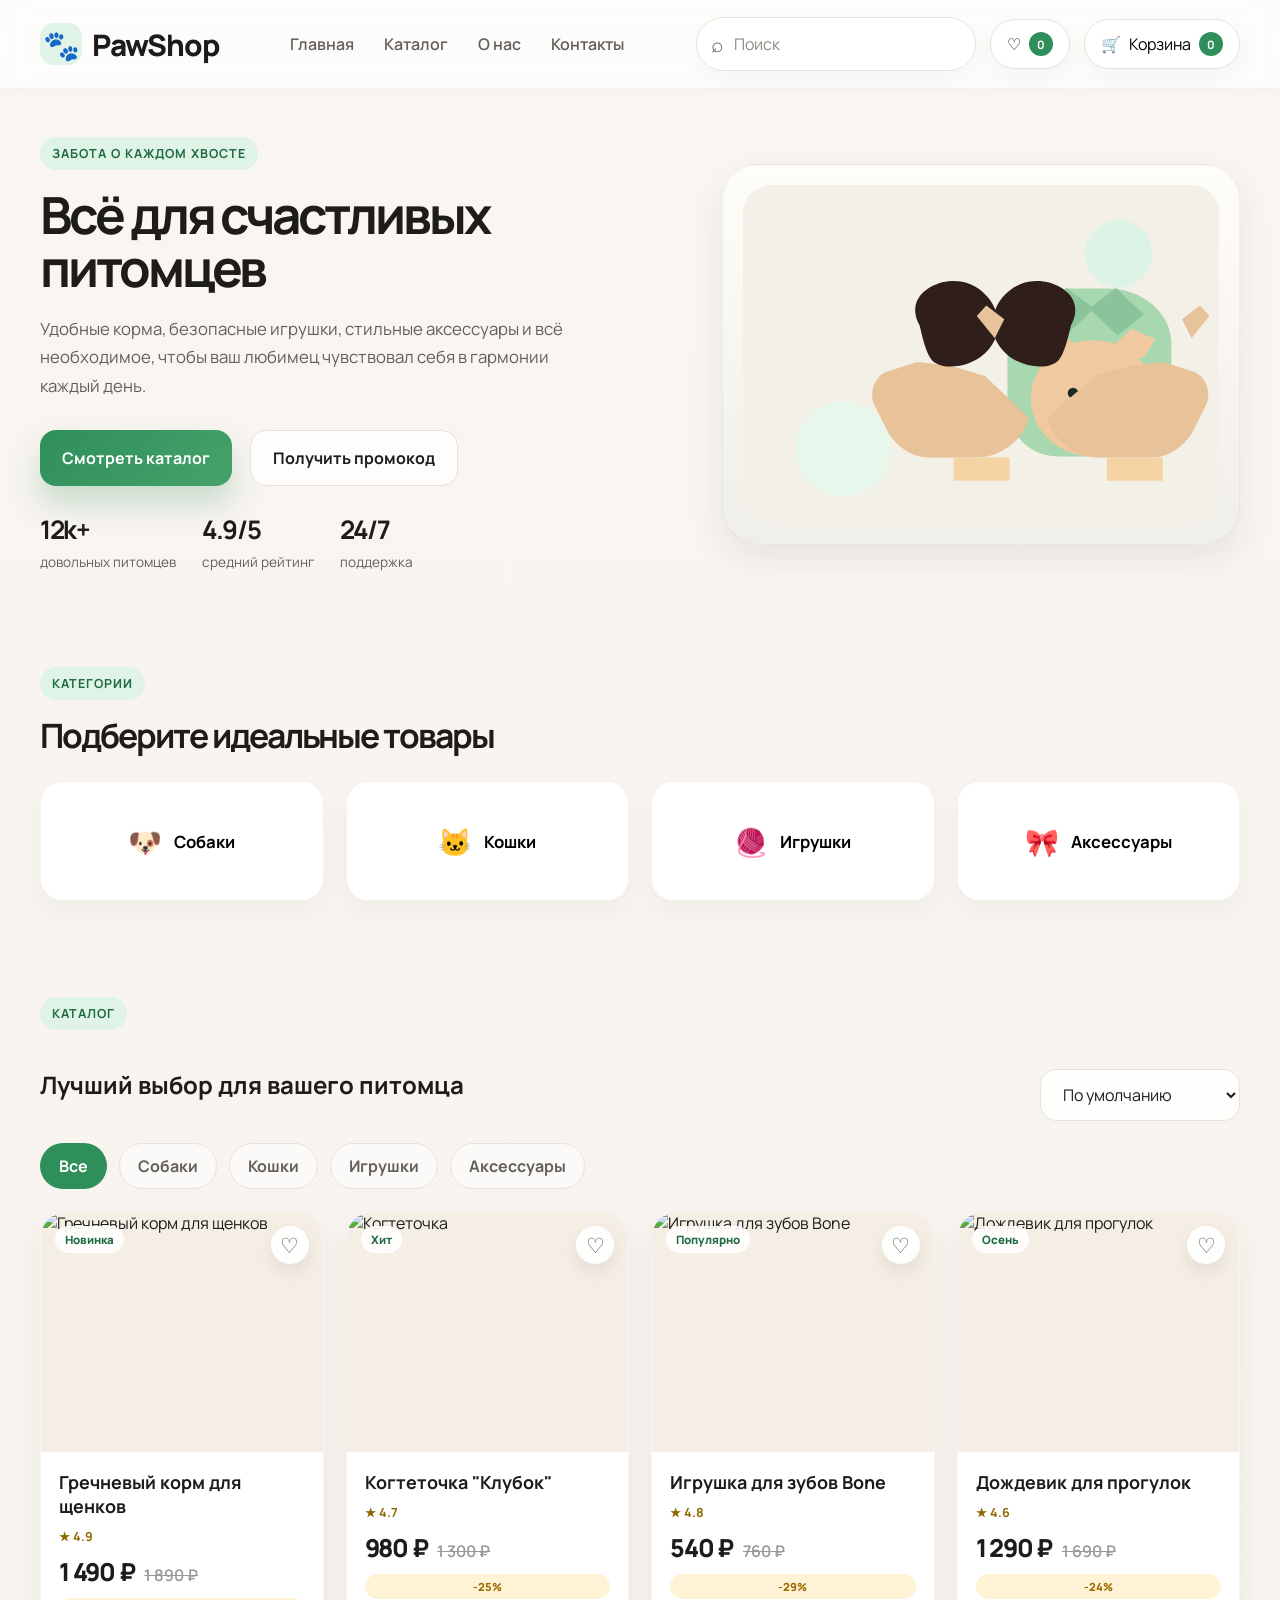
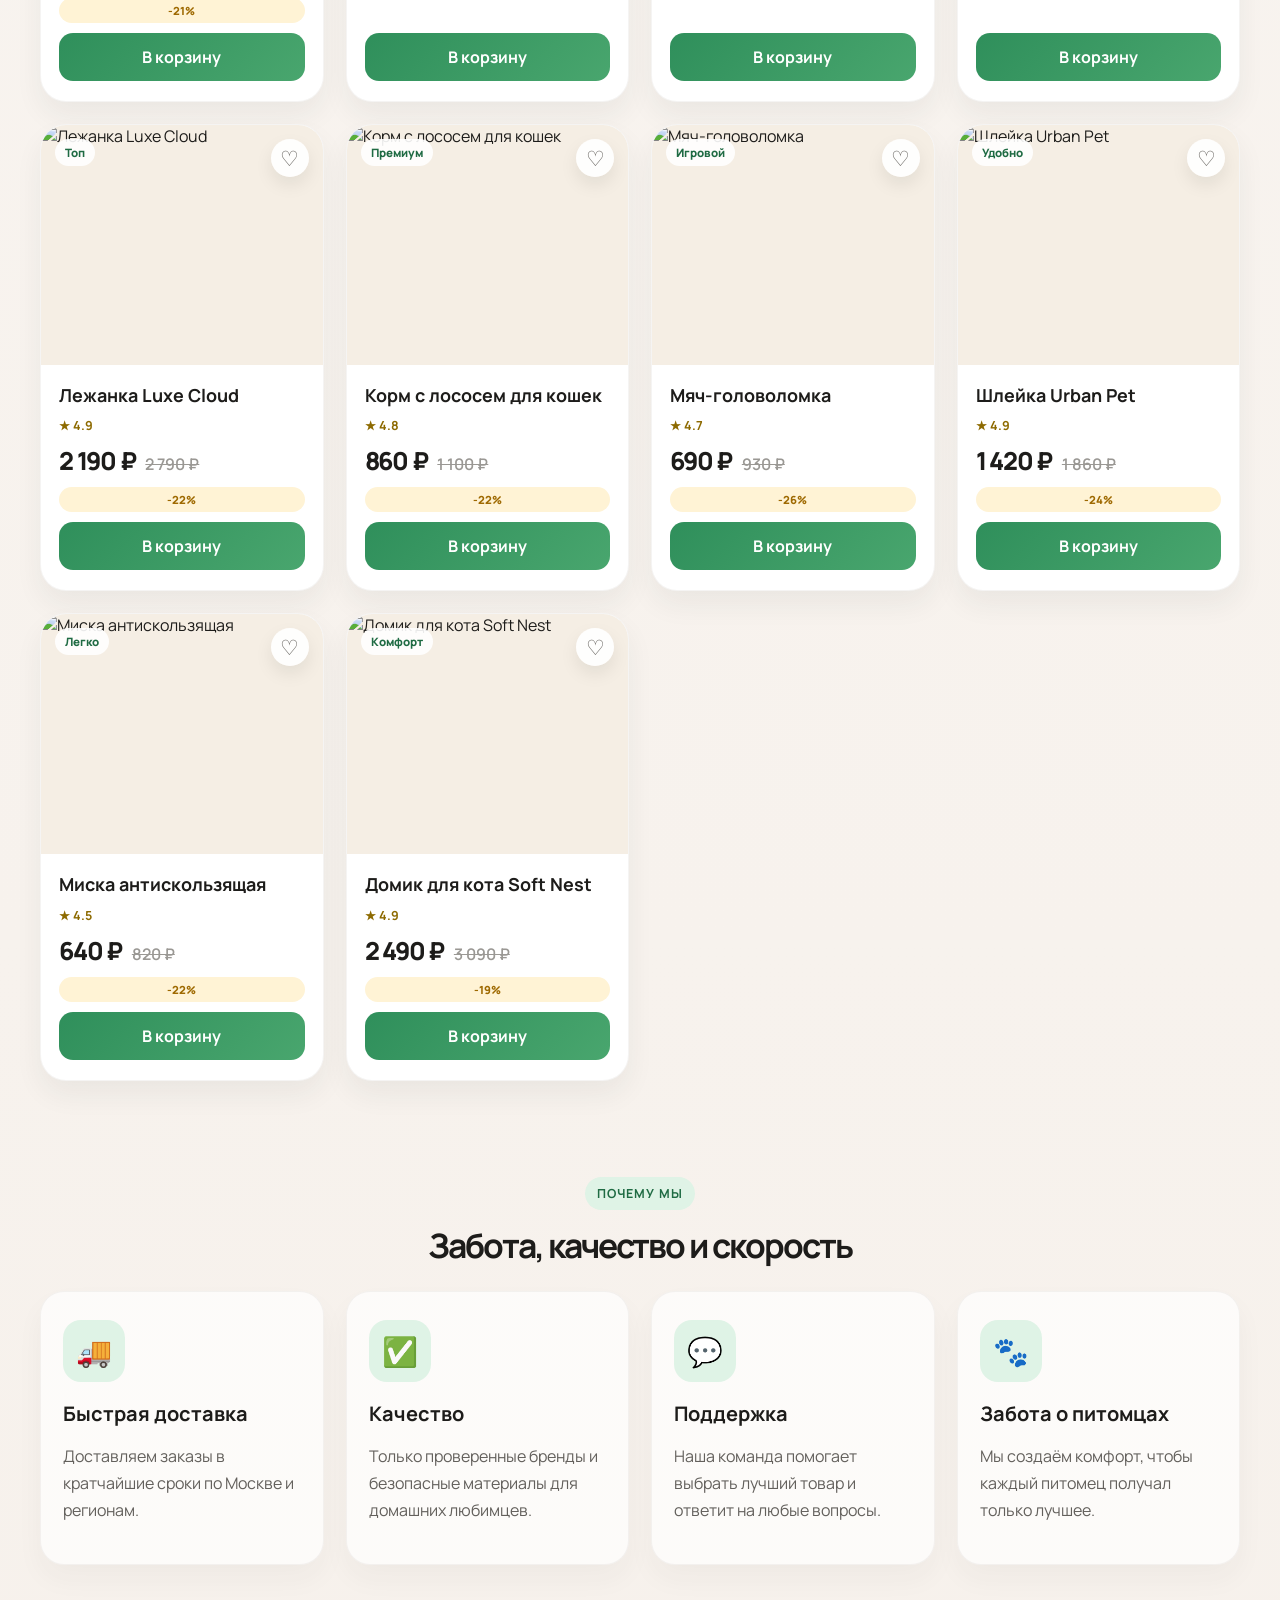
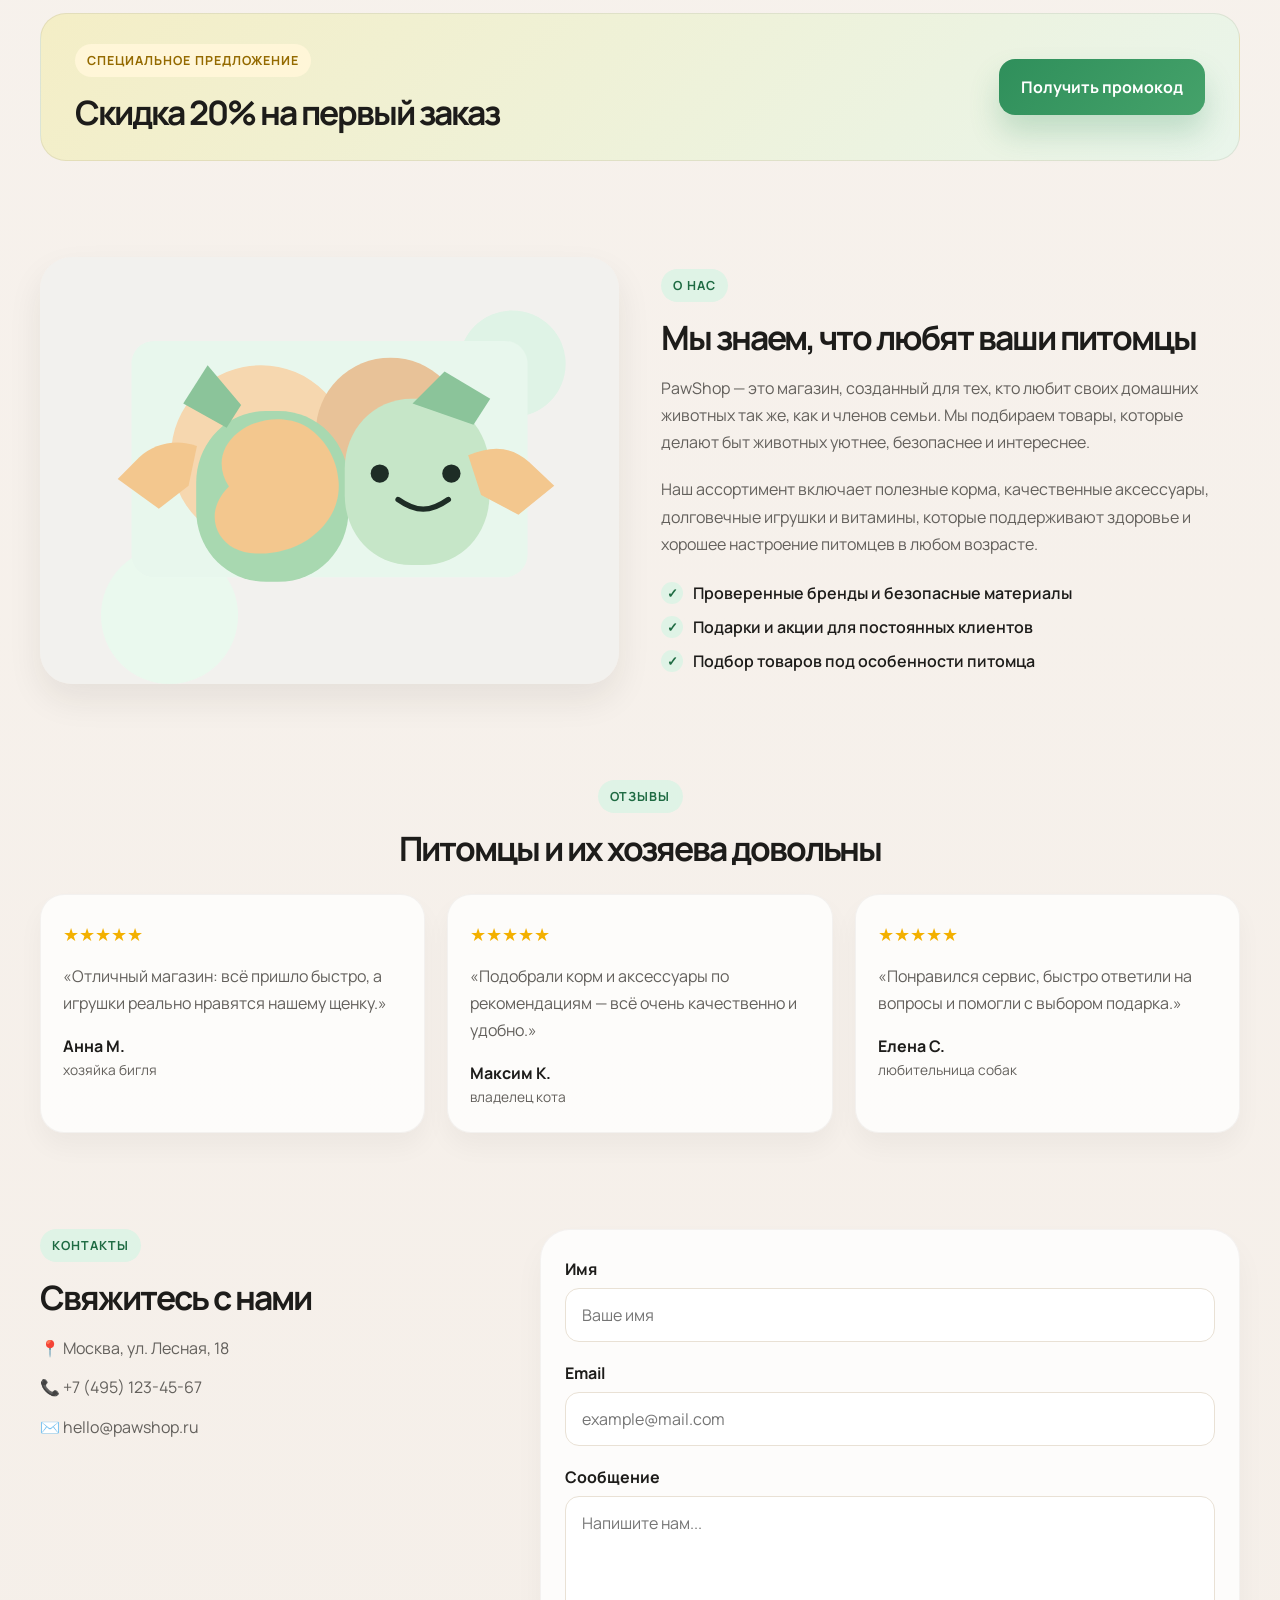
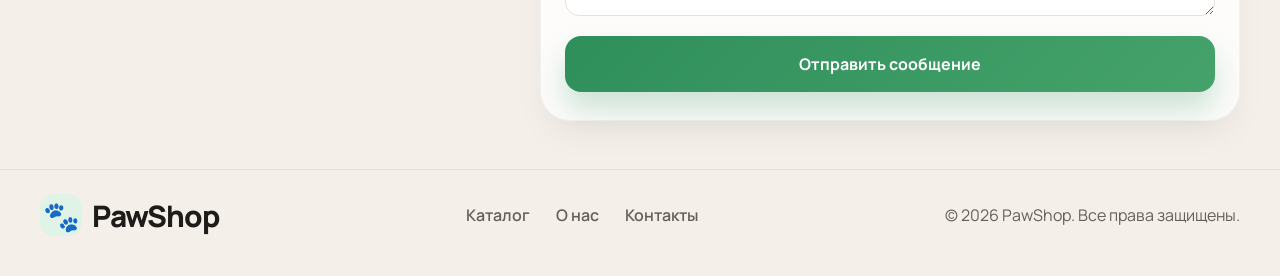
==== index.html @ 92657665 "Initial PawShop landing page" ====
<!DOCTYPE html>
<html lang="ru">
  <head>
    <meta charset="UTF-8" />
    <meta name="viewport" content="width=device-width, initial-scale=1.0" />
    <title>PawShop — всё для счастливых питомцев</title>
    <meta
      name="description"
      content="PawShop — современный зоомагазин с товарами для собак, кошек и домашних любимцев."
    />
    <link rel="preconnect" href="https://fonts.googleapis.com" />
    <link rel="preconnect" href="https://fonts.gstatic.com" crossorigin />
    <link
      href="https://fonts.googleapis.com/css2?family=Manrope:wght@400;500;600;700;800&display=swap"
      rel="stylesheet"
    />
    <link rel="stylesheet" href="style.css" />
  </head>
  <body>
    <div class="page-shell">
      <header class="site-header" id="top">
        <div class="container header-inner">
          <a href="#top" class="logo" aria-label="PawShop home">
            <span class="logo-mark">🐾</span>
            <span>PawShop</span>
          </a>

          <nav class="main-nav" aria-label="Основное меню">
            <a href="#top">Главная</a>
            <a href="#catalog">Каталог</a>
            <a href="#about">О нас</a>
            <a href="#contacts">Контакты</a>
          </nav>

          <div class="header-tools">
            <label class="search-box" aria-label="Поиск товаров">
              <span class="search-icon">⌕</span>
              <input id="searchInput" type="search" placeholder="Поиск" />
            </label>

            <button class="icon-button" id="favoriteButton" type="button" aria-label="Избранное">
              <span>♡</span>
              <span class="count" id="favoriteCount">0</span>
            </button>

            <button class="cart-button" id="cartButton" type="button" aria-label="Корзина">
              <span>🛒</span>
              <span>Корзина</span>
              <span class="count" id="cartCount">0</span>
            </button>
          </div>
        </div>
      </header>

      <main>
        <section class="hero container section-space">
          <div class="hero-copy">
            <span class="eyebrow">Забота о каждом хвосте</span>
            <h1>Всё для счастливых питомцев</h1>
            <p>
              Удобные корма, безопасные игрушки, стильные аксессуары и всё необходимое,
              чтобы ваш любимец чувствовал себя в гармонии каждый день.
            </p>
            <div class="hero-actions">
              <a class="primary-btn" href="#catalog">Смотреть каталог</a>
              <button class="secondary-btn" id="promoButton" type="button">Получить промокод</button>
            </div>
            <div class="hero-stats">
              <div>
                <strong>12k+</strong>
                <span>довольных питомцев</span>
              </div>
              <div>
                <strong>4.9/5</strong>
                <span>средний рейтинг</span>
              </div>
              <div>
                <strong>24/7</strong>
                <span>поддержка</span>
              </div>
            </div>
          </div>

          <div class="hero-visual">
            <div class="image-card">
              <img src="images/hero-pet.svg" alt="Собака и кошка в уютной среде" />
            </div>
          </div>
        </section>

        <section class="categories container section-space">
          <div class="section-heading">
            <span class="eyebrow">Категории</span>
            <h2>Подберите идеальные товары</h2>
          </div>

          <div class="category-grid">
            <button class="category-card" type="button" data-category="dogs">
              <span class="category-icon">🐶</span>
              <span>Собаки</span>
            </button>
            <button class="category-card" type="button" data-category="cats">
              <span class="category-icon">🐱</span>
              <span>Кошки</span>
            </button>
            <button class="category-card" type="button" data-category="toys">
              <span class="category-icon">🧶</span>
              <span>Игрушки</span>
            </button>
            <button class="category-card" type="button" data-category="accessories">
              <span class="category-icon">🎀</span>
              <span>Аксессуары</span>
            </button>
          </div>
        </section>

        <section class="catalog container section-space" id="catalog">
          <div class="catalog-header">
            <div>
              <span class="eyebrow">Каталог</span>
              <h2>Лучший выбор для вашего питомца</h2>
            </div>

            <div class="catalog-controls">
              <select id="sortSelect" aria-label="Сортировка товаров">
                <option value="default">По умолчанию</option>
                <option value="price-asc">По цене: ↑</option>
                <option value="price-desc">По цене: ↓</option>
                <option value="rating-desc">По рейтингу</option>
              </select>
            </div>
          </div>

          <div class="catalog-toolbar">
            <div class="filter-group" aria-label="Фильтры категорий">
              <button class="filter-button active" type="button" data-filter="all">Все</button>
              <button class="filter-button" type="button" data-filter="dogs">Собаки</button>
              <button class="filter-button" type="button" data-filter="cats">Кошки</button>
              <button class="filter-button" type="button" data-filter="toys">Игрушки</button>
              <button class="filter-button" type="button" data-filter="accessories">Аксессуары</button>
            </div>
          </div>

          <div class="product-grid" id="productGrid" aria-live="polite"></div>
        </section>

        <section class="features container section-space">
          <div class="section-heading center">
            <span class="eyebrow">Почему мы</span>
            <h2>Забота, качество и скорость</h2>
          </div>

          <div class="features-grid">
            <article class="feature-card">
              <div class="feature-icon">🚚</div>
              <h3>Быстрая доставка</h3>
              <p>Доставляем заказы в кратчайшие сроки по Москве и регионам.</p>
            </article>
            <article class="feature-card">
              <div class="feature-icon">✅</div>
              <h3>Качество</h3>
              <p>Только проверенные бренды и безопасные материалы для домашних любимцев.</p>
            </article>
            <article class="feature-card">
              <div class="feature-icon">💬</div>
              <h3>Поддержка</h3>
              <p>Наша команда помогает выбрать лучший товар и ответит на любые вопросы.</p>
            </article>
            <article class="feature-card">
              <div class="feature-icon">🐾</div>
              <h3>Забота о питомцах</h3>
              <p>Мы создаём комфорт, чтобы каждый питомец получал только лучшее.</p>
            </article>
          </div>
        </section>

        <section class="promo-strip container section-space">
          <div class="promo-content">
            <div>
              <span class="eyebrow accent">Специальное предложение</span>
              <h2>Скидка 20% на первый заказ</h2>
            </div>
            <button class="primary-btn" id="promoButtonStrip" type="button">Получить промокод</button>
          </div>
        </section>

        <section class="about container section-space" id="about">
          <div class="about-media">
            <img src="images/about-pets.svg" alt="Домашние питомцы на прогулке" />
          </div>

          <div class="about-copy">
            <span class="eyebrow">О нас</span>
            <h2>Мы знаем, что любят ваши питомцы</h2>
            <p>
              PawShop — это магазин, созданный для тех, кто любит своих домашних животных так же,
              как и членов семьи. Мы подбираем товары, которые делают быт животных уютнее,
              безопаснее и интереснее.
            </p>
            <p>
              Наш ассортимент включает полезные корма, качественные аксессуары, долговечные игрушки
              и витамины, которые поддерживают здоровье и хорошее настроение питомцев в любом возрасте.
            </p>
            <ul class="about-list">
              <li>Проверенные бренды и безопасные материалы</li>
              <li>Подарки и акции для постоянных клиентов</li>
              <li>Подбор товаров под особенности питомца</li>
            </ul>
          </div>
        </section>

        <section class="reviews container section-space">
          <div class="section-heading center">
            <span class="eyebrow">Отзывы</span>
            <h2>Питомцы и их хозяева довольны</h2>
          </div>

          <div class="reviews-grid">
            <article class="review-card">
              <div class="review-stars">★★★★★</div>
              <p>«Отличный магазин: всё пришло быстро, а игрушки реально нравятся нашему щенку.»</p>
              <div class="review-author">
                <strong>Анна М.</strong>
                <span>хозяйка бигля</span>
              </div>
            </article>
            <article class="review-card">
              <div class="review-stars">★★★★★</div>
              <p>«Подобрали корм и аксессуары по рекомендациям — всё очень качественно и удобно.»</p>
              <div class="review-author">
                <strong>Максим К.</strong>
                <span>владелец кота</span>
              </div>
            </article>
            <article class="review-card">
              <div class="review-stars">★★★★★</div>
              <p>«Понравился сервис, быстро ответили на вопросы и помогли с выбором подарка.»</p>
              <div class="review-author">
                <strong>Елена С.</strong>
                <span>любительница собак</span>
              </div>
            </article>
          </div>
        </section>

        <section class="contacts container section-space" id="contacts">
          <div class="contact-details">
            <span class="eyebrow">Контакты</span>
            <h2>Свяжитесь с нами</h2>
            <ul class="contact-list">
              <li>📍 Москва, ул. Лесная, 18</li>
              <li>📞 +7 (495) 123-45-67</li>
              <li>✉️ hello@pawshop.ru</li>
            </ul>
          </div>

          <form class="contact-form" id="contactForm" novalidate>
            <div class="form-field">
              <label for="name">Имя</label>
              <input id="name" name="name" type="text" placeholder="Ваше имя" />
            </div>
            <div class="form-field">
              <label for="email">Email</label>
              <input id="email" name="email" type="email" placeholder="example@mail.com" />
            </div>
            <div class="form-field">
              <label for="message">Сообщение</label>
              <textarea id="message" name="message" rows="4" placeholder="Напишите нам..."></textarea>
            </div>
            <button class="primary-btn" type="submit">Отправить сообщение</button>
          </form>
        </section>
      </main>

      <footer class="site-footer">
        <div class="container footer-inner">
          <div>
            <a href="#top" class="logo footer-logo">
              <span class="logo-mark">🐾</span>
              <span>PawShop</span>
            </a>
          </div>
          <div class="footer-links">
            <a href="#catalog">Каталог</a>
            <a href="#about">О нас</a>
            <a href="#contacts">Контакты</a>
          </div>
          <div class="copyright">© 2026 PawShop. Все права защищены.</div>
        </div>
      </footer>
    </div>

    <button class="scroll-top" id="scrollTop" type="button" aria-label="Наверх">↑</button>

    <div class="modal" id="cartModal" aria-hidden="true">
      <div class="modal-backdrop" data-close="cartModal"></div>
      <div class="modal-dialog cart-modal" role="dialog" aria-modal="true" aria-labelledby="cartTitle">
        <div class="modal-header">
          <h3 id="cartTitle">Корзина</h3>
          <button class="close-btn" type="button" data-close="cartModal" aria-label="Закрыть корзину">×</button>
        </div>
        <div class="cart-content" id="cartContent"></div>
      </div>
    </div>

    <div class="modal" id="promoModal" aria-hidden="true">
      <div class="modal-backdrop" data-close="promoModal"></div>
      <div class="modal-dialog promo-modal" role="dialog" aria-modal="true" aria-labelledby="promoTitle">
        <div class="modal-header">
          <h3 id="promoTitle">Ваш промокод</h3>
          <button class="close-btn" type="button" data-close="promoModal" aria-label="Закрыть промокод">×</button>
        </div>
        <div class="promo-content-box">
          <p>Используйте промокод при оформлении заказа:</p>
          <div class="promo-code" id="promoCodeBox">PAWS20</div>
          <button class="primary-btn" type="button" id="copyPromoCode">Копировать</button>
        </div>
      </div>
    </div>

    <div class="toast-container" id="toastContainer" aria-live="polite" aria-atomic="true"></div>

    <script src="script.js"></script>
  </body>
</html>
---- style.css ----
:root {
  --bg: #f7f3ee;
  --paper: #fffdf9;
  --card: #ffffff;
  --soft: #f1ebdf;
  --primary: #2f8f5b;
  --primary-dark: #1f6b43;
  --primary-light: #dff3e6;
  --text: #1d1c1a;
  --muted: #63605c;
  --line: #e9e1d5;
  --shadow: 0 16px 34px rgba(34, 39, 30, 0.08);
  --radius-xl: 28px;
  --radius-lg: 22px;
  --radius-md: 16px;
  --radius-sm: 12px;
}

* {
  box-sizing: border-box;
}

html {
  scroll-behavior: smooth;
}

body {
  margin: 0;
  font-family: "Manrope", sans-serif;
  background: linear-gradient(180deg, #f9f5f1 0%, #f5efe9 100%);
  color: var(--text);
}

img {
  display: block;
  max-width: 100%;
}

a {
  color: inherit;
  text-decoration: none;
}

button,
input,
select,
textarea {
  font: inherit;
}

button {
  cursor: pointer;
}

.page-shell {
  min-height: 100vh;
}

.container {
  width: min(1200px, calc(100% - 48px));
  margin: 0 auto;
}

.section-space {
  padding-top: 48px;
  padding-bottom: 48px;
}

.site-header {
  position: sticky;
  top: 0;
  z-index: 20;
  backdrop-filter: blur(12px);
  background: rgba(255, 255, 255, 0.72);
  border-bottom: 1px solid rgba(110, 101, 93, 0.08);
}

.header-inner {
  display: flex;
  align-items: center;
  justify-content: space-between;
  min-height: 88px;
  gap: 24px;
}

.logo {
  display: inline-flex;
  align-items: center;
  gap: 10px;
  font-size: 1.85rem;
  font-weight: 800;
  letter-spacing: -0.04em;
}

.logo-mark {
  display: grid;
  place-items: center;
  width: 42px;
  height: 42px;
  border-radius: 14px;
  background: var(--primary-light);
}

.main-nav {
  display: flex;
  align-items: center;
  gap: 30px;
  color: var(--muted);
  font-weight: 600;
}

.main-nav a {
  position: relative;
  transition: color 0.2s ease;
}

.main-nav a::after {
  content: "";
  position: absolute;
  left: 0;
  bottom: -8px;
  width: 100%;
  height: 2px;
  background: var(--primary);
  transform: scaleX(0);
  transform-origin: center;
  transition: transform 0.2s ease;
}

.main-nav a:hover,
.main-nav a:focus-visible {
  color: var(--text);
}

.main-nav a:hover::after,
.main-nav a:focus-visible::after {
  transform: scaleX(1);
}

.header-tools {
  display: flex;
  align-items: center;
  gap: 14px;
}

.search-box {
  display: inline-flex;
  align-items: center;
  gap: 8px;
  width: min(280px, 28vw);
  padding: 12px 14px;
  background: rgba(255, 255, 255, 0.9);
  border: 1px solid var(--line);
  border-radius: 999px;
  box-shadow: 0 10px 26px rgba(16, 23, 19, 0.03);
}

.search-box input {
  width: 100%;
  border: none;
  background: transparent;
  outline: none;
  color: var(--text);
}

.search-box input::placeholder {
  color: #908a83;
}

.search-icon {
  color: var(--muted);
  font-size: 1.3rem;
}

.icon-button,
.cart-button {
  display: inline-flex;
  align-items: center;
  justify-content: center;
  gap: 8px;
  padding: 12px 16px;
  border: 1px solid var(--line);
  border-radius: 999px;
  background: #fff;
  box-shadow: 0 10px 26px rgba(16, 23, 19, 0.04);
  transition: transform 0.2s ease, box-shadow 0.2s ease;
}

.icon-button:hover,
.cart-button:hover,
.primary-btn:hover,
.secondary-btn:hover,
.filter-button:hover,
.category-card:hover,
.close-btn:hover,
.scroll-top:hover {
  transform: translateY(-1px);
}

.count {
  display: inline-flex;
  justify-content: center;
  align-items: center;
  min-width: 24px;
  height: 24px;
  padding: 2px 6px;
  border-radius: 999px;
  background: var(--primary);
  color: #fff;
  font-size: 0.72rem;
  font-weight: 700;
}

.hero {
  display: grid;
  grid-template-columns: 1.1fr 0.9fr;
  align-items: center;
  gap: 48px;
}

.eyebrow {
  display: inline-block;
  margin-bottom: 18px;
  padding: 8px 12px;
  border-radius: 999px;
  background: var(--primary-light);
  color: var(--primary-dark);
  font-size: 0.78rem;
  font-weight: 700;
  letter-spacing: 0.08em;
  text-transform: uppercase;
}

.eyebrow.accent {
  background: #fff6d8;
  color: #946a00;
}

.hero-copy h1,
.section-heading h2,
.about-copy h2,
.contact-details h2,
.promo-content h2 {
  margin: 0;
  letter-spacing: -0.06em;
  line-height: 1.04;
}

.hero-copy h1 {
  font-size: clamp(3.1rem, 4vw, 5rem);
  max-width: 530px;
}

.hero-copy p,
.about-copy p,
.feature-card p,
.review-card p,
.contact-list,
.promo-content p {
  color: var(--muted);
  line-height: 1.7;
}

.hero-copy p {
  max-width: 560px;
  margin: 20px 0 30px;
  font-size: 1.05rem;
}

.hero-actions {
  display: flex;
  align-items: center;
  gap: 18px;
  margin-bottom: 26px;
}

.primary-btn,
.secondary-btn,
.filter-button,
.category-card,
.close-btn,
.scroll-top {
  border: none;
  transition: all 0.2s ease;
}

.primary-btn,
.secondary-btn {
  display: inline-flex;
  align-items: center;
  justify-content: center;
  min-height: 56px;
  padding: 0 22px;
  border-radius: 16px;
  font-weight: 700;
}

.primary-btn {
  background: linear-gradient(135deg, var(--primary) 0%, #45a26a 100%);
  color: #fff;
  box-shadow: 0 18px 30px rgba(47, 143, 91, 0.23);
}

.secondary-btn {
  background: rgba(255, 255, 255, 0.8);
  border: 1px solid var(--line);
  color: var(--text);
}

.hero-stats {
  display: flex;
  align-items: center;
  gap: 26px;
}

.hero-stats div {
  display: flex;
  flex-direction: column;
  gap: 6px;
}

.hero-stats strong {
  font-size: 1.6rem;
  letter-spacing: -0.05em;
}

.hero-stats span {
  color: var(--muted);
  font-size: 0.85rem;
}

.hero-visual {
  display: flex;
  justify-content: center;
}

.image-card {
  width: min(560px, 100%);
  padding: 20px;
  border: 1px solid rgba(85, 110, 88, 0.08);
  border-radius: 36px;
  background: linear-gradient(180deg, #fffdf9 0%, #f0eee9 100%);
  box-shadow: var(--shadow);
}

.image-card img {
  width: 100%;
  border-radius: 28px;
}

.section-heading {
  margin-bottom: 28px;
}

.section-heading.center {
  text-align: center;
}

.section-heading h2,
.about-copy h2,
.contact-details h2,
.promo-content h2 {
  font-size: clamp(2.1rem, 2vw, 2.9rem);
}

.category-grid,
.features-grid,
.reviews-grid {
  display: grid;
  gap: 22px;
}

.category-grid {
  grid-template-columns: repeat(4, minmax(0, 1fr));
}

.category-card {
  display: flex;
  align-items: center;
  justify-content: center;
  gap: 12px;
  min-height: 120px;
  border-radius: var(--radius-lg);
  background: var(--card);
  border: 1px solid rgba(121, 133, 120, 0.1);
  box-shadow: 0 12px 28px rgba(36, 41, 33, 0.04);
  font-weight: 700;
  font-size: 1.05rem;
}

.category-card.active {
  background: linear-gradient(180deg, #edf9f1 0%, #e3f3e9 100%);
  border-color: rgba(47, 143, 91, 0.18);
  box-shadow: 0 14px 26px rgba(47, 143, 91, 0.12);
}

.category-icon {
  font-size: 1.7rem;
}

.catalog-header {
  display: flex;
  align-items: end;
  justify-content: space-between;
  gap: 24px;
  margin-bottom: 22px;
}

.catalog-controls select {
  min-width: 200px;
  height: 52px;
  border: 1px solid var(--line);
  background: rgba(255, 255, 255, 0.9);
  border-radius: 16px;
  padding: 0 18px;
  color: var(--text);
  outline: none;
}

.catalog-toolbar {
  margin-bottom: 22px;
}

.filter-group {
  display: flex;
  align-items: center;
  gap: 12px;
  flex-wrap: wrap;
}

.filter-button {
  min-height: 46px;
  padding: 0 18px;
  border-radius: 999px;
  background: rgba(255, 255, 255, 0.6);
  border: 1px solid var(--line);
  color: var(--muted);
  font-weight: 700;
}

.filter-button.active {
  background: var(--primary);
  color: #fff;
  border-color: transparent;
}

.product-grid {
  display: grid;
  grid-template-columns: repeat(4, minmax(0, 1fr));
  gap: 22px;
}

.product-card {
  position: relative;
  display: flex;
  flex-direction: column;
  background: var(--card);
  border: 1px solid rgba(125, 118, 109, 0.08);
  border-radius: 26px;
  overflow: hidden;
  box-shadow: 0 14px 28px rgba(41, 48, 43, 0.06);
  transition: transform 0.2s ease, box-shadow 0.2s ease;
}

.product-card:hover {
  transform: translateY(-4px);
  box-shadow: 0 18px 32px rgba(41, 48, 43, 0.08);
}

.product-image {
  position: relative;
  height: 240px;
  overflow: hidden;
  background: #f5eee4;
}

.product-image img {
  width: 100%;
  height: 100%;
  object-fit: cover;
}

.product-badge {
  position: absolute;
  top: 14px;
  left: 14px;
  z-index: 1;
  padding: 6px 10px;
  border-radius: 999px;
  background: rgba(255, 255, 255, 0.9);
  color: var(--primary-dark);
  font-size: 0.72rem;
  font-weight: 800;
}

.favorite-toggle {
  position: absolute;
  top: 14px;
  right: 14px;
  z-index: 1;
  display: grid;
  place-items: center;
  width: 38px;
  height: 38px;
  border-radius: 50%;
  border: none;
  background: rgba(255, 255, 255, 0.92);
  box-shadow: 0 8px 18px rgba(18, 22, 15, 0.08);
  font-size: 1.3rem;
  color: var(--muted);
}

.favorite-toggle.active {
  background: #ffe9ee;
  color: #dd3a5f;
}

.product-info {
  display: flex;
  flex: 1;
  flex-direction: column;
  gap: 10px;
  padding: 18px 18px 20px;
}

.product-top {
  display: flex;
  align-items: start;
  justify-content: space-between;
  gap: 12px;
}

.product-name {
  font-size: 1.12rem;
  font-weight: 700;
  line-height: 1.35;
}

.rating {
  display: inline-flex;
  align-items: center;
  gap: 6px;
  color: #8d6a00;
  font-size: 0.78rem;
  font-weight: 700;
}

.price-box {
  display: flex;
  align-items: baseline;
  gap: 10px;
}

.price {
  font-size: 1.55rem;
  font-weight: 800;
  letter-spacing: -0.05em;
}

.old-price {
  color: #9a9894;
  text-decoration: line-through;
  font-weight: 600;
}

.discount-tag {
  display: inline-flex;
  align-items: center;
  justify-content: center;
  padding: 5px 8px;
  border-radius: 999px;
  background: #fff3d5;
  color: #9e6900;
  font-size: 0.7rem;
  font-weight: 800;
}

.product-actions {
  margin-top: auto;
  display: flex;
  align-items: center;
  gap: 12px;
}

.add-cart-btn {
  flex: 1;
  min-height: 48px;
  border: none;
  border-radius: 14px;
  background: linear-gradient(135deg, var(--primary) 0%, #49a66e 100%);
  color: #fff;
  font-weight: 700;
}

.quick-buy {
  width: 50px;
  height: 48px;
  border: 1px solid var(--line);
  border-radius: 14px;
  background: #fff;
}

.features-grid {
  grid-template-columns: repeat(4, minmax(0, 1fr));
}

.feature-card {
  background: rgba(255, 255, 255, 0.7);
  border: 1px solid rgba(124, 118, 109, 0.08);
  border-radius: 24px;
  padding: 28px 22px 24px;
  box-shadow: 0 14px 28px rgba(40, 47, 39, 0.04);
}

.feature-icon {
  display: inline-grid;
  place-items: center;
  width: 62px;
  height: 62px;
  margin-bottom: 18px;
  border-radius: 18px;
  background: var(--primary-light);
  font-size: 1.8rem;
}

.feature-card h3 {
  margin: 0 0 12px;
  font-size: 1.25rem;
}

.promo-strip {
  padding-top: 0;
}

.promo-content {
  display: flex;
  align-items: center;
  justify-content: space-between;
  gap: 20px;
  padding: 30px 34px;
  border-radius: 26px;
  background: linear-gradient(135deg, #f4eec6 0%, #e9f5eb 100%);
  border: 1px solid rgba(128, 119, 92, 0.14);
}

.about {
  display: grid;
  grid-template-columns: 1fr 1fr;
  gap: 42px;
  align-items: center;
}

.about-media {
  border-radius: 32px;
  overflow: hidden;
  box-shadow: var(--shadow);
}

.about-copy p {
  margin: 20px 0;
}

.about-list {
  margin: 24px 0 0;
  padding: 0;
  list-style: none;
  display: grid;
  gap: 12px;
  color: var(--text);
  font-weight: 600;
}

.about-list li {
  position: relative;
  padding-left: 32px;
}

.about-list li::before {
  content: "✓";
  position: absolute;
  left: 0;
  top: 0;
  display: inline-grid;
  place-items: center;
  width: 22px;
  height: 22px;
  border-radius: 50%;
  background: var(--primary-light);
  color: var(--primary-dark);
  font-size: 0.82rem;
}

.reviews-grid {
  grid-template-columns: repeat(3, minmax(0, 1fr));
}

.review-card {
  padding: 26px 22px;
  border-radius: 24px;
  border: 1px solid rgba(123, 115, 108, 0.08);
  background: rgba(255, 255, 255, 0.76);
  box-shadow: 0 14px 26px rgba(31, 35, 29, 0.04);
}

.review-stars {
  margin-bottom: 12px;
  color: #f3b000;
  font-size: 1.15rem;
}

.review-author {
  display: flex;
  flex-direction: column;
  gap: 3px;
  margin-top: 18px;
}

.review-author span {
  color: var(--muted);
  font-size: 0.86rem;
}

.contacts {
  display: grid;
  grid-template-columns: 0.8fr 1.2fr;
  gap: 34px;
  align-items: start;
}

.contact-list {
  list-style: none;
  padding: 0;
  margin: 20px 0 0;
  display: grid;
  gap: 12px;
}

.contact-form {
  display: grid;
  gap: 20px;
  padding: 28px 24px;
  background: rgba(255, 255, 255, 0.8);
  border-radius: 30px;
  border: 1px solid rgba(122, 117, 110, 0.08);
  box-shadow: 0 16px 30px rgba(31, 35, 29, 0.04);
}

.form-field {
  display: grid;
  gap: 8px;
}

.form-field label {
  font-weight: 700;
}

.form-field input,
.form-field textarea {
  width: 100%;
  border: 1px solid var(--line);
  border-radius: 14px;
  padding: 15px 16px;
  background: #fff;
  color: var(--text);
  outline: none;
}

.form-field input:focus,
.form-field textarea:focus,
.search-box:focus-within,
.catalog-controls select:focus {
  border-color: rgba(47, 143, 91, 0.42);
  box-shadow: 0 0 0 4px rgba(47, 143, 91, 0.08);
}

.site-footer {
  padding: 24px 0 40px;
  border-top: 1px solid rgba(116, 105, 94, 0.12);
}

.footer-inner {
  display: flex;
  align-items: center;
  justify-content: space-between;
  gap: 20px;
}

.footer-links {
  display: flex;
  align-items: center;
  gap: 26px;
  color: var(--muted);
  font-weight: 600;
}

.copyright {
  color: var(--muted);
}

.scroll-top {
  position: fixed;
  right: 32px;
  bottom: 32px;
  z-index: 30;
  display: grid;
  place-items: center;
  width: 54px;
  height: 54px;
  border-radius: 50%;
  background: var(--primary);
  color: #fff;
  box-shadow: 0 18px 32px rgba(47, 143, 91, 0.25);
  opacity: 0;
  visibility: hidden;
  transform: translateY(12px);
  transition: all 0.2s ease;
}

.scroll-top.visible {
  opacity: 1;
  visibility: visible;
  transform: translateY(0);
}

.modal {
  position: fixed;
  inset: 0;
  display: grid;
  place-items: center;
  z-index: 50;
  opacity: 0;
  visibility: hidden;
  pointer-events: none;
  transition: opacity 0.2s ease, visibility 0.2s ease;
}

.modal.open {
  opacity: 1;
  visibility: visible;
  pointer-events: auto;
}

.modal-backdrop {
  position: absolute;
  inset: 0;
  background: rgba(22, 24, 19, 0.38);
}

.modal-dialog {
  position: relative;
  width: min(680px, calc(100% - 40px));
  max-height: 78vh;
  overflow: auto;
  background: #fff;
  border-radius: 28px;
  box-shadow: 0 24px 44px rgba(17, 25, 19, 0.18);
  padding: 26px 24px;
}

.modal-header {
  display: flex;
  align-items: center;
  justify-content: space-between;
  gap: 16px;
  margin-bottom: 20px;
}

.modal-header h3 {
  margin: 0;
  font-size: 1.8rem;
  letter-spacing: -0.04em;
}

.close-btn {
  width: 40px;
  height: 40px;
  border-radius: 50%;
  background: #f2efe9;
  font-size: 1.6rem;
}

.cart-content {
  display: grid;
  gap: 18px;
}

.cart-empty {
  padding: 24px 16px;
  text-align: center;
  color: var(--muted);
  background: #f9f6f2;
  border-radius: 20px;
}

.cart-item {
  display: grid;
  grid-template-columns: 92px 1fr auto;
  gap: 16px;
  padding: 12px 0;
  border-bottom: 1px solid var(--line);
}

.cart-item:last-child {
  border-bottom: none;
}

.cart-item img {
  width: 92px;
  height: 92px;
  border-radius: 18px;
  object-fit: cover;
}

.cart-item-info {
  display: flex;
  flex-direction: column;
  justify-content: center;
  gap: 8px;
}

.cart-item-name {
  font-weight: 700;
}

.cart-item-meta {
  display: flex;
  align-items: center;
  gap: 10px;
  flex-wrap: wrap;
  color: var(--muted);
  font-size: 0.92rem;
}

.quantity-controls {
  display: inline-flex;
  align-items: center;
  gap: 10px;
  padding: 6px 10px;
  border-radius: 12px;
  background: #f8f5f1;
}

.qty-btn {
  width: 26px;
  height: 26px;
  border-radius: 8px;
  border: none;
  background: #fff;
  font-weight: 700;
}

.cart-item-total {
  display: flex;
  flex-direction: column;
  align-items: end;
  justify-content: center;
  gap: 10px;
}

.remove-btn {
  border: none;
  background: transparent;
  color: var(--muted);
}

.cart-footer {
  margin-top: 18px;
  padding-top: 18px;
  border-top: 1px solid var(--line);
  display: flex;
  align-items: center;
  justify-content: space-between;
  gap: 16px;
}

.cart-total {
  font-size: 1.2rem;
  font-weight: 800;
}

.promo-content-box {
  display: grid;
  gap: 18px;
  text-align: center;
}

.promo-content-box p {
  margin: 0;
  color: var(--muted);
}

.promo-code {
  padding: 16px 18px;
  border-radius: 16px;
  background: #f3f9f5;
  border: 1px dashed rgba(47, 143, 91, 0.4);
  font-size: 2rem;
  letter-spacing: 0.12em;
  font-weight: 800;
  color: var(--primary-dark);
}

.toast-container {
  position: fixed;
  right: 28px;
  bottom: 28px;
  display: grid;
  gap: 12px;
  z-index: 70;
}

.toast {
  min-width: 260px;
  max-width: 300px;
  padding: 14px 16px;
  border-radius: 14px;
  background: rgba(29, 28, 26, 0.92);
  color: #fff;
  box-shadow: 0 18px 32px rgba(18, 21, 18, 0.18);
  animation: slideIn 0.28s ease;
}

@keyframes slideIn {
  from {
    transform: translateX(18px);
    opacity: 0;
  }
  to {
    transform: translateX(0);
    opacity: 1;
  }
}

.hidden {
  display: none !important;
}
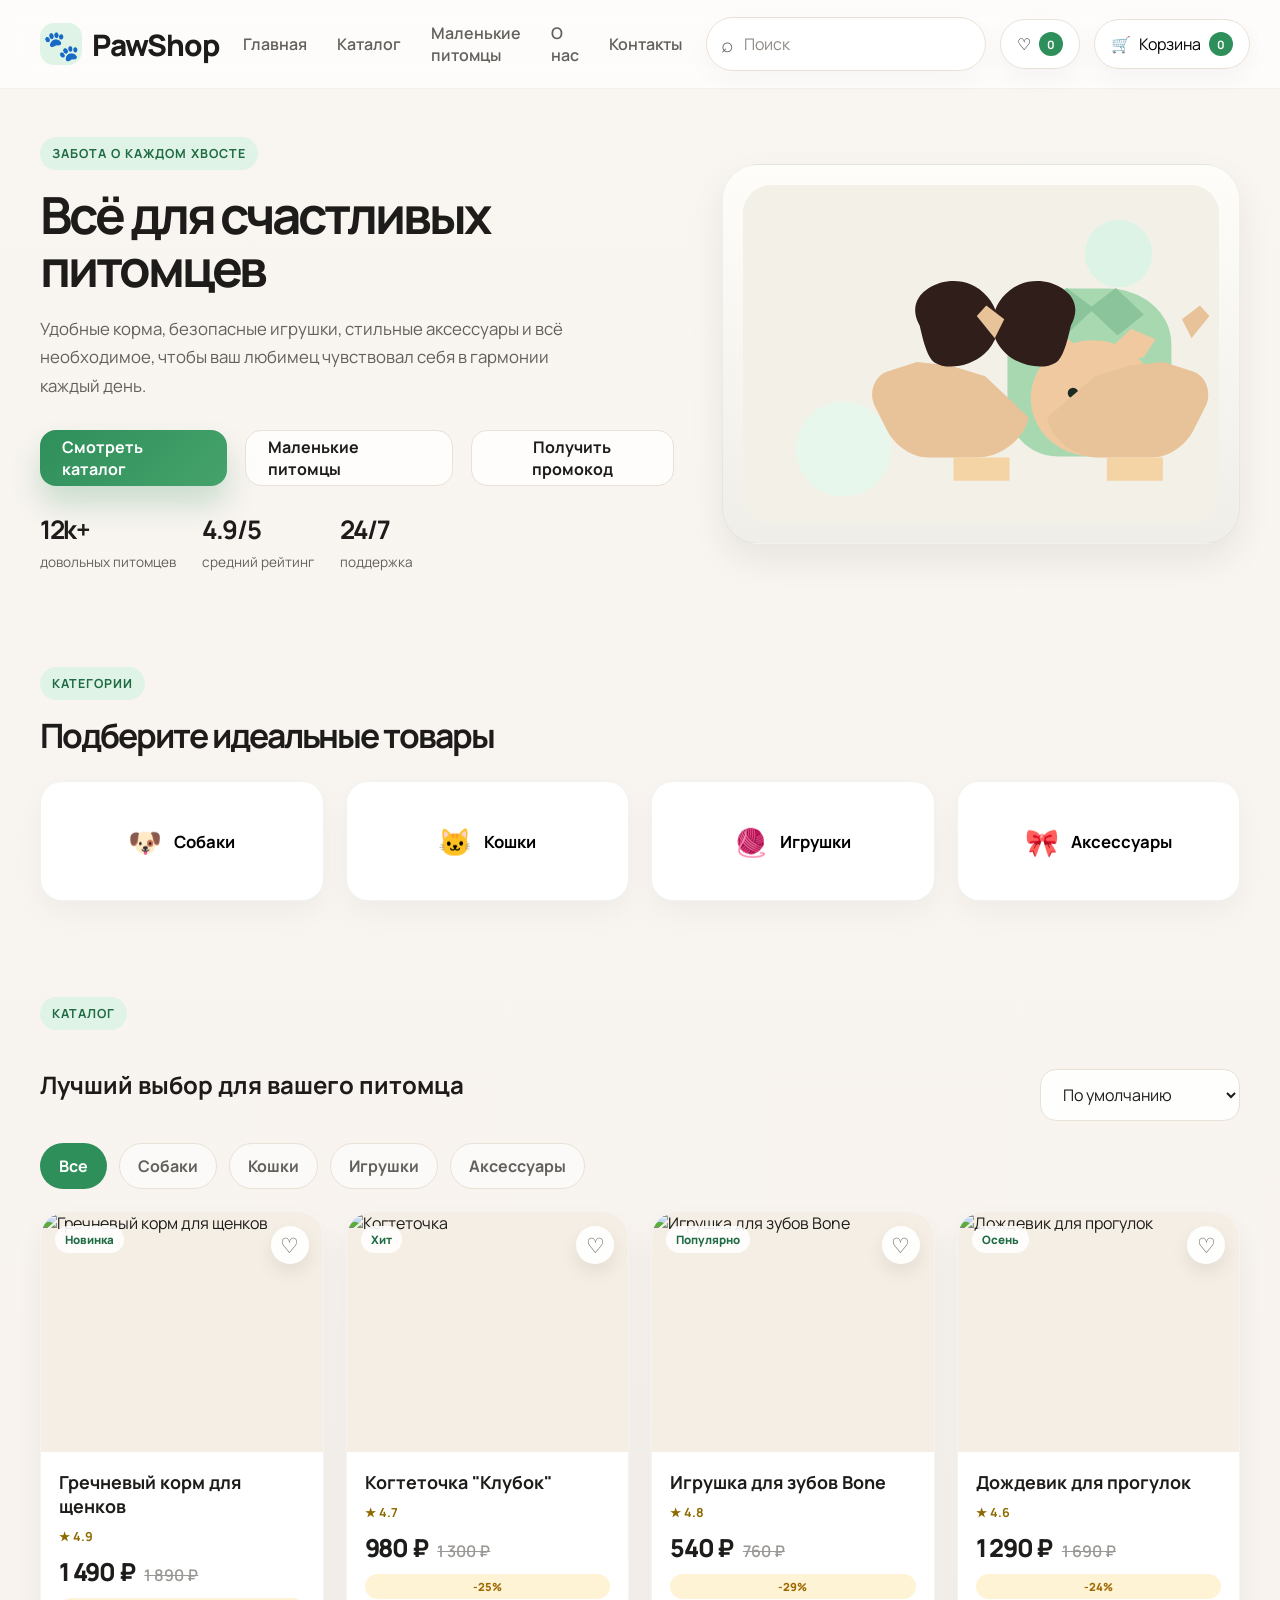
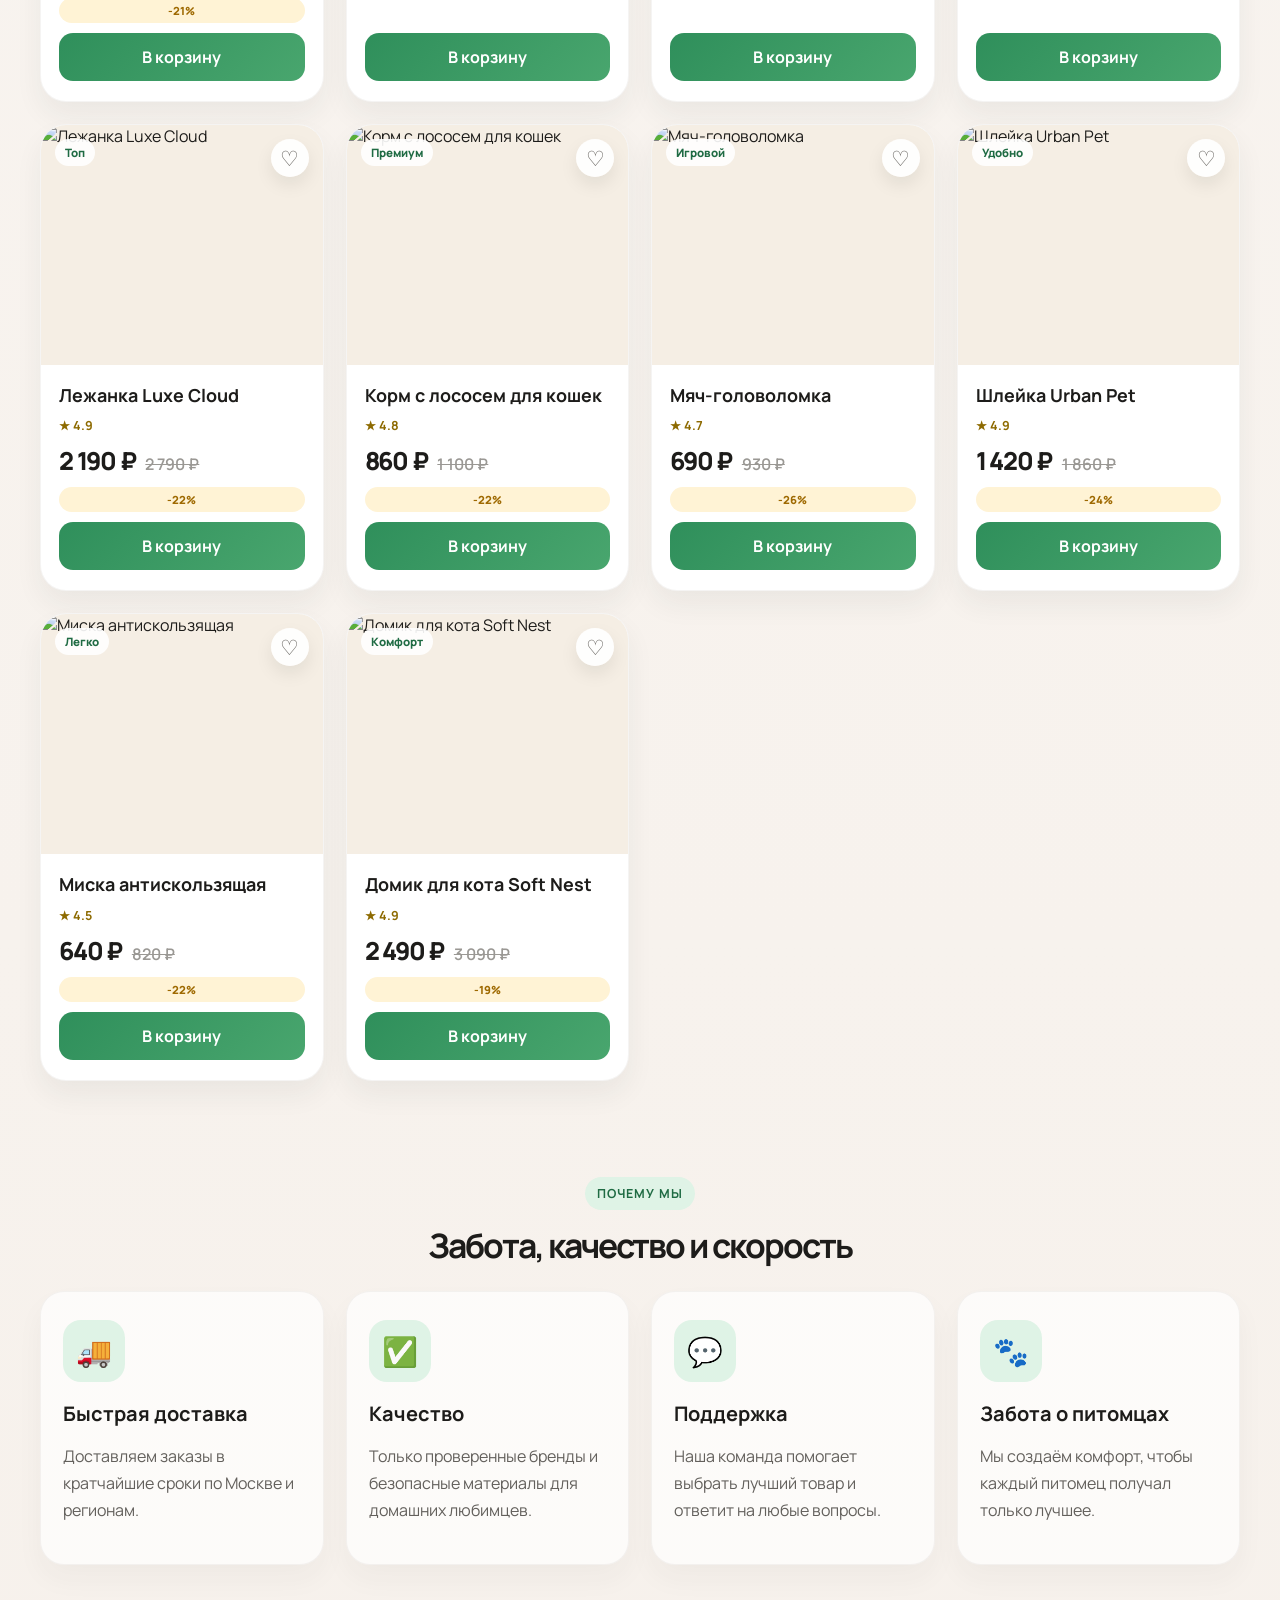
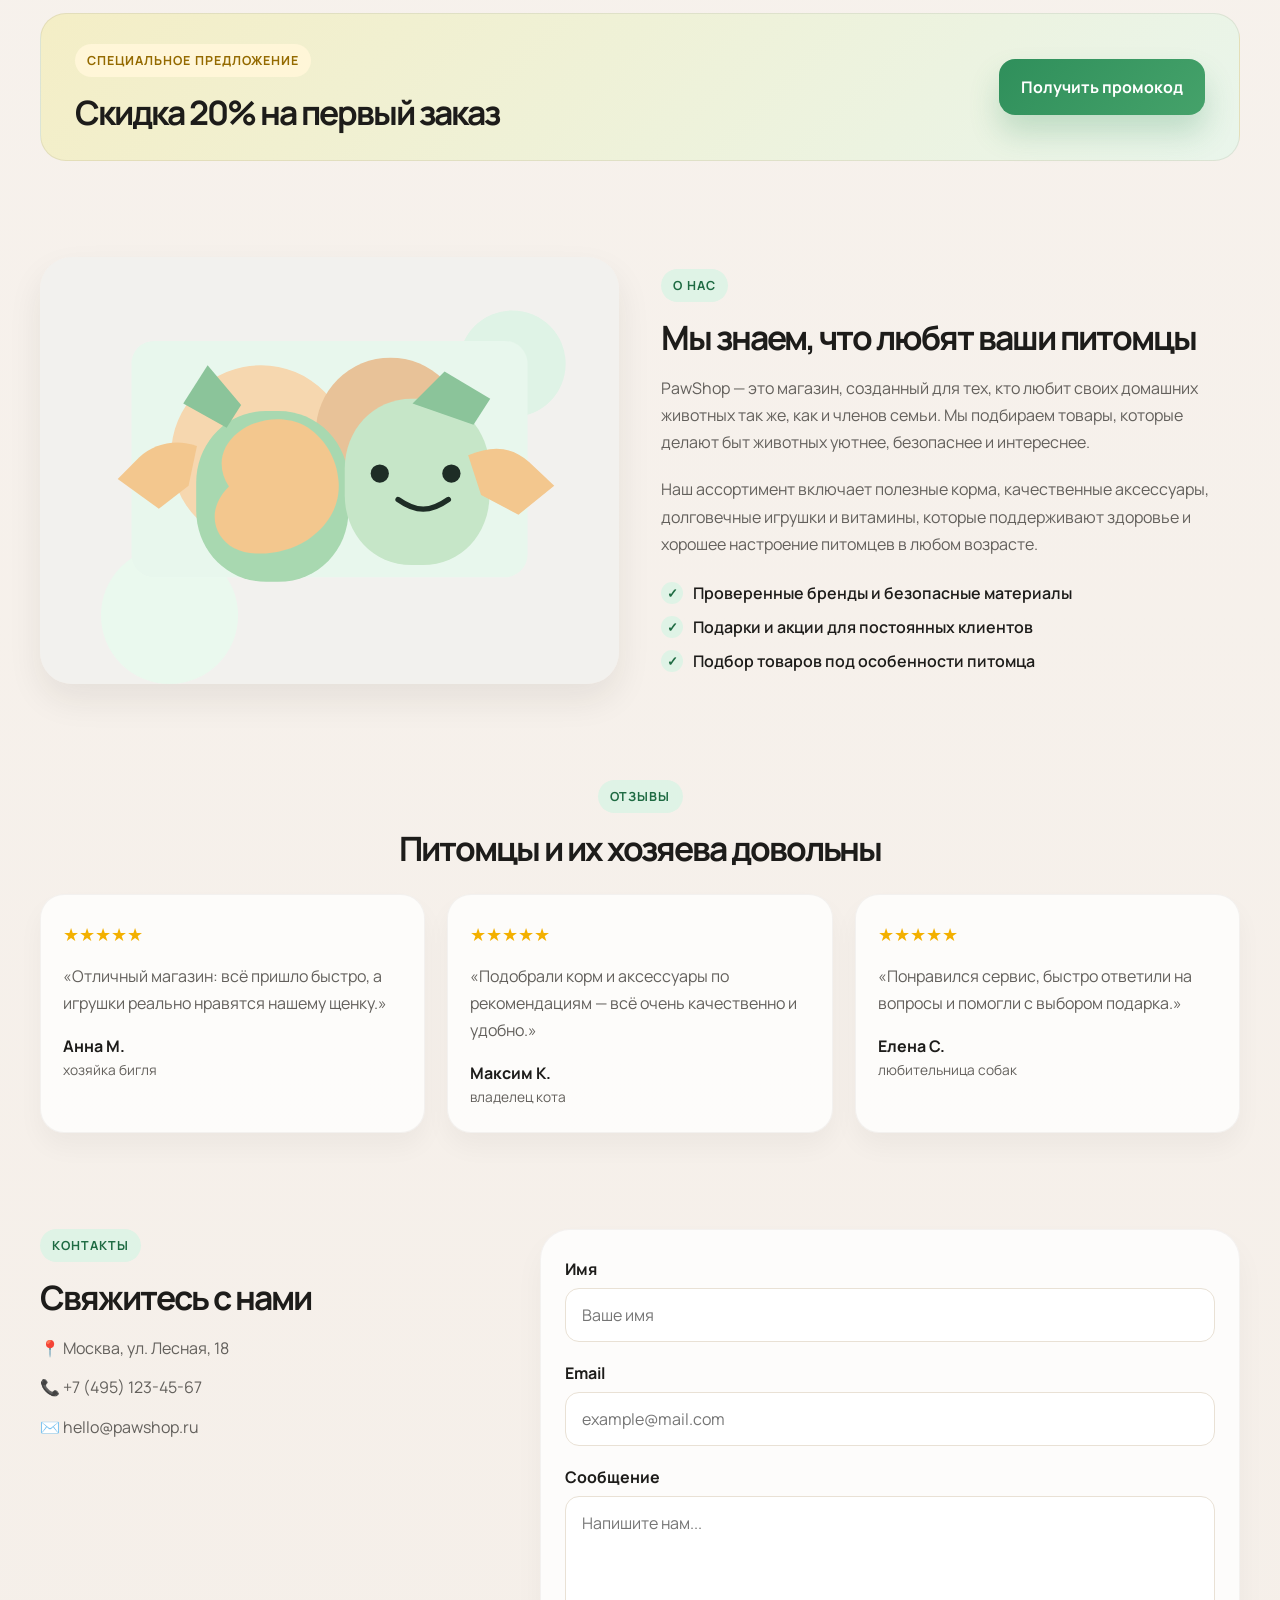
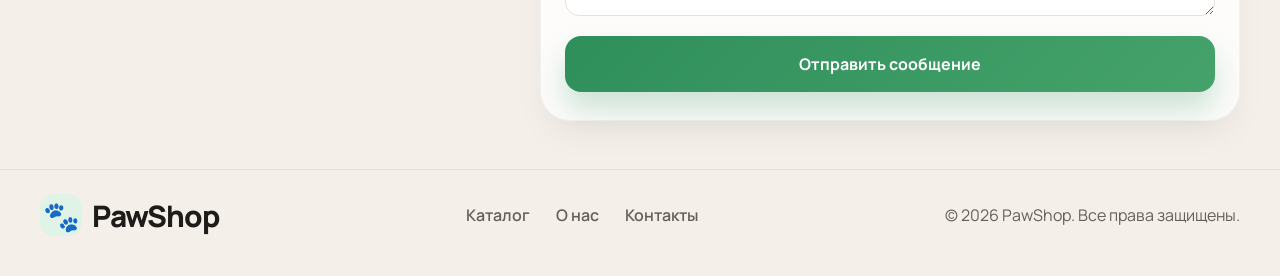
==== commit d6a1ce98: "Add small pets landing page" ====
--- a/index.html
+++ b/index.html
@@ -14,6 +14,7 @@
       href="https://fonts.googleapis.com/css2?family=Manrope:wght@400;500;600;700;800&display=swap"
       rel="stylesheet"
     />
+    <link rel="icon" href="favicon.ico" type="image/x-icon" />
     <link rel="stylesheet" href="style.css" />
   </head>
   <body>
@@ -28,6 +29,7 @@
           <nav class="main-nav" aria-label="Основное меню">
             <a href="#top">Главная</a>
             <a href="#catalog">Каталог</a>
+            <a href="small-pets.html">Маленькие питомцы</a>
             <a href="#about">О нас</a>
             <a href="#contacts">Контакты</a>
           </nav>
@@ -63,6 +65,7 @@
             </p>
             <div class="hero-actions">
               <a class="primary-btn" href="#catalog">Смотреть каталог</a>
+              <a class="secondary-btn" href="small-pets.html">Маленькие питомцы</a>
               <button class="secondary-btn" id="promoButton" type="button">Получить промокод</button>
             </div>
             <div class="hero-stats">
--- a/style.css
+++ b/style.css
@@ -1000,6 +1000,189 @@
   color: var(--primary-dark);
 }
 
+.mini-page {
+  padding-bottom: 40px;
+}
+
+.mini-hero {
+  display: grid;
+  grid-template-columns: 1.1fr 0.9fr;
+  gap: 36px;
+  align-items: center;
+  padding-top: 56px;
+}
+
+.mini-hero-copy h1 {
+  margin: 0;
+  font-size: clamp(2.7rem, 4vw, 4.5rem);
+  letter-spacing: -0.07em;
+  line-height: 1.02;
+}
+
+.mini-hero-copy p {
+  margin: 18px 0 24px;
+  max-width: 560px;
+  color: var(--muted);
+  font-size: 1.06rem;
+  line-height: 1.75;
+}
+
+.mini-badges {
+  display: flex;
+  flex-wrap: wrap;
+  gap: 12px;
+  margin-bottom: 26px;
+}
+
+.mini-badges span {
+  display: inline-flex;
+  align-items: center;
+  justify-content: center;
+  min-height: 38px;
+  padding: 0 14px;
+  border-radius: 999px;
+  border: 1px solid rgba(47, 143, 91, 0.1);
+  background: rgba(223, 243, 230, 0.7);
+  color: var(--primary-dark);
+  font-weight: 700;
+}
+
+.mini-visual {
+  display: flex;
+  justify-content: center;
+}
+
+.mini-card {
+  width: min(560px, 100%);
+  padding: 18px;
+  border-radius: 30px;
+  background: linear-gradient(180deg, #fffdf9 0%, #f4efe9 100%);
+  border: 1px solid rgba(97, 107, 94, 0.08);
+  box-shadow: var(--shadow);
+}
+
+.mini-card img {
+  width: 100%;
+  border-radius: 24px;
+}
+
+.mini-section {
+  margin-top: 32px;
+}
+
+.mini-grid {
+  display: grid;
+  grid-template-columns: repeat(3, minmax(0, 1fr));
+  gap: 22px;
+}
+
+.mini-product {
+  overflow: hidden;
+  border-radius: 26px;
+  background: var(--card);
+  border: 1px solid rgba(125, 118, 109, 0.08);
+  box-shadow: 0 14px 28px rgba(41, 48, 43, 0.06);
+}
+
+.mini-product-image {
+  position: relative;
+  height: 220px;
+}
+
+.mini-product-image img {
+  width: 100%;
+  height: 100%;
+  object-fit: cover;
+}
+
+.mini-product-body {
+  padding: 18px 18px 20px;
+}
+
+.mini-product-body h3 {
+  margin: 0 0 10px;
+  font-size: 1.3rem;
+}
+
+.mini-product-body p {
+  margin: 0 0 16px;
+  color: var(--muted);
+  line-height: 1.6;
+}
+
+.mini-price-row {
+  display: flex;
+  align-items: center;
+  justify-content: space-between;
+  gap: 12px;
+}
+
+.mini-price-row strong {
+  font-size: 1.5rem;
+  letter-spacing: -0.05em;
+}
+
+.mini-pill {
+  display: inline-flex;
+  align-items: center;
+  justify-content: center;
+  min-height: 42px;
+  padding: 0 16px;
+  border-radius: 999px;
+  background: var(--primary-light);
+  color: var(--primary-dark);
+  font-weight: 800;
+}
+
+.mini-compare {
+  margin-top: 40px;
+  display: grid;
+  grid-template-columns: repeat(3, minmax(0, 1fr));
+  gap: 20px;
+}
+
+.mini-feature {
+  padding: 26px 22px;
+  border-radius: 24px;
+  background: rgba(255, 255, 255, 0.7);
+  border: 1px solid rgba(124, 118, 109, 0.08);
+  box-shadow: 0 12px 26px rgba(31, 35, 29, 0.04);
+}
+
+.mini-feature h3 {
+  margin: 0 0 10px;
+  font-size: 1.2rem;
+}
+
+.mini-feature p {
+  margin: 0;
+  color: var(--muted);
+  line-height: 1.7;
+}
+
+.mini-cta {
+  margin-top: 40px;
+  display: flex;
+  align-items: center;
+  justify-content: space-between;
+  gap: 20px;
+  padding: 28px 30px;
+  border-radius: 26px;
+  background: linear-gradient(135deg, #f7ecda 0%, #eaf6ed 100%);
+  border: 1px solid rgba(128, 119, 92, 0.14);
+}
+
+.mini-cta h2 {
+  margin: 0;
+  letter-spacing: -0.06em;
+  font-size: clamp(2rem, 2vw, 2.8rem);
+}
+
+.mini-cta p {
+  margin: 8px 0 0;
+  color: var(--muted);
+}
+
 .toast-container {
   position: fixed;
   right: 28px;
